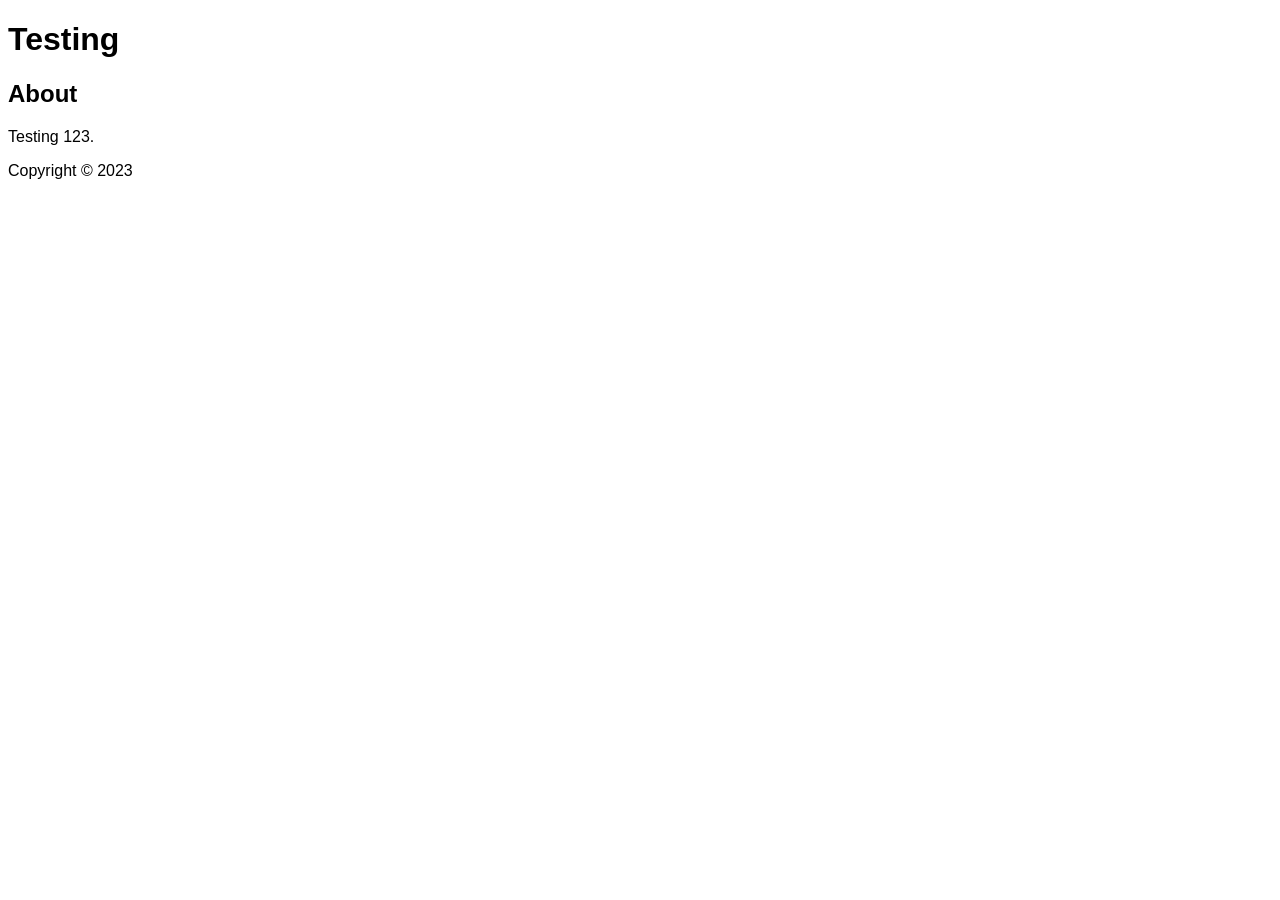
==== index.html @ 003ceff9 "Create index.html" ====
<!DOCTYPE html>
<html lang="en">
<head>
    <meta charset="UTF-8">
    <meta name="viewport" content="width=device-width, initial-scale=1.0">
    <title>kristianmk</title>
    <style>
        body {
            font-family: Arial, sans-serif;
        }
    </style>
</head>
<body>
    <header>
        <h1>Testing</h1>
    </header>

    <main>
        <section>
            <h2>About</h2>
            <p>Testing 123.</p>
        </section>
    </main>

    <footer>
        <p>Copyright &copy; 2023</p>
    </footer>
</body>
</html>
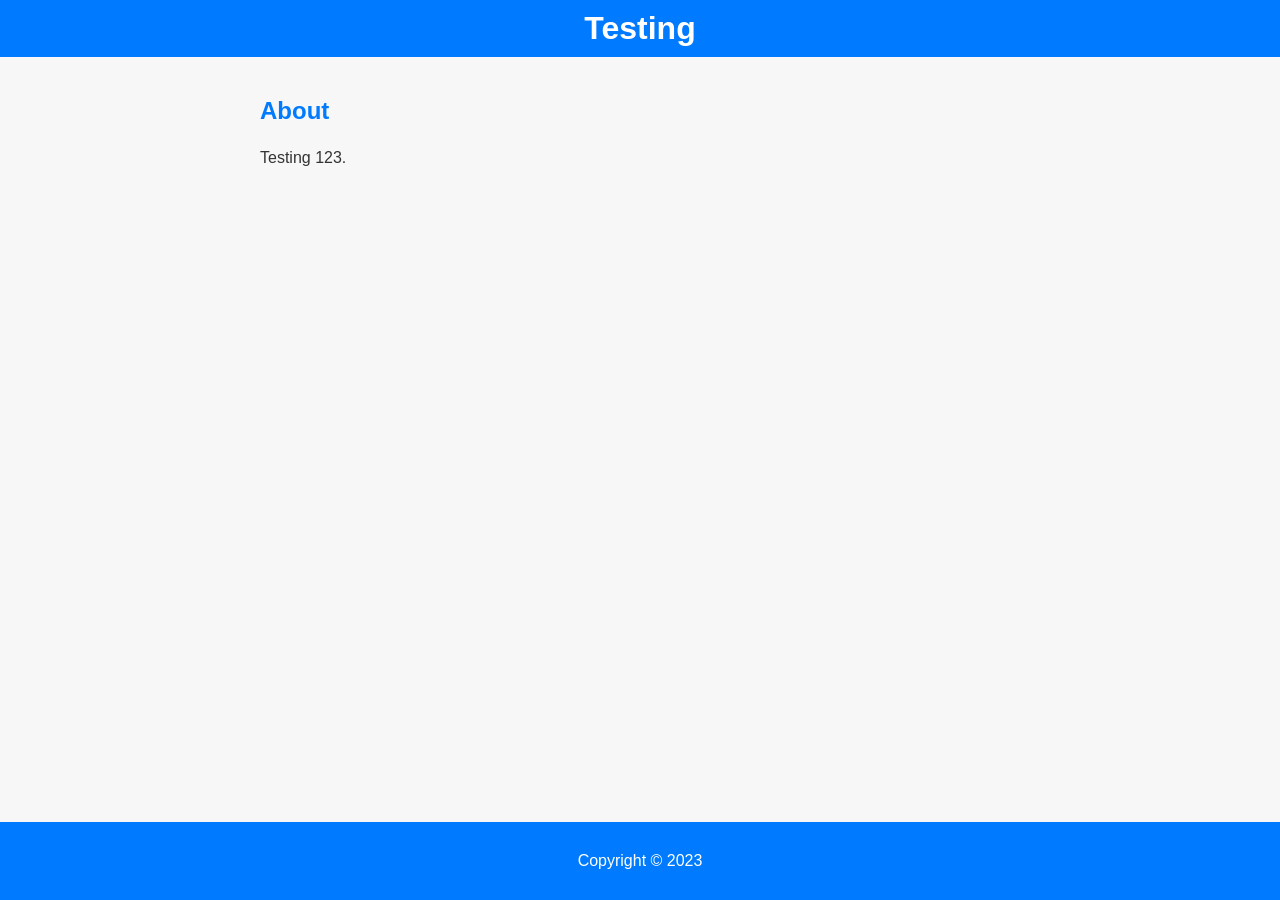
==== commit f2648ebf: "Update index.html" ====
--- a/index.html
+++ b/index.html
@@ -5,8 +5,53 @@
     <meta name="viewport" content="width=device-width, initial-scale=1.0">
     <title>kristianmk</title>
     <style>
+        * {
+            box-sizing: border-box;
+        }
+
         body {
             font-family: Arial, sans-serif;
+            margin: 0;
+            padding: 0;
+            background-color: #f7f7f7;
+        }
+
+        header {
+            background-color: #007BFF;
+            color: white;
+            padding: 10px 0;
+            text-align: center;
+        }
+
+        h1 {
+            margin: 0;
+            font-size: 2em;
+        }
+
+        main {
+            padding: 20px;
+            color: #333;
+            max-width: 800px;
+            margin: auto;
+        }
+
+        h2 {
+            font-size: 1.5em;
+            color: #007BFF;
+        }
+
+        p {
+            line-height: 1.6;
+        }
+
+        footer {
+            background-color: #007BFF;
+            color: white;
+            text-align: center;
+            padding: 10px 0;
+            position: fixed;
+            width: 100%;
+            bottom: 0;
         }
     </style>
 </head>
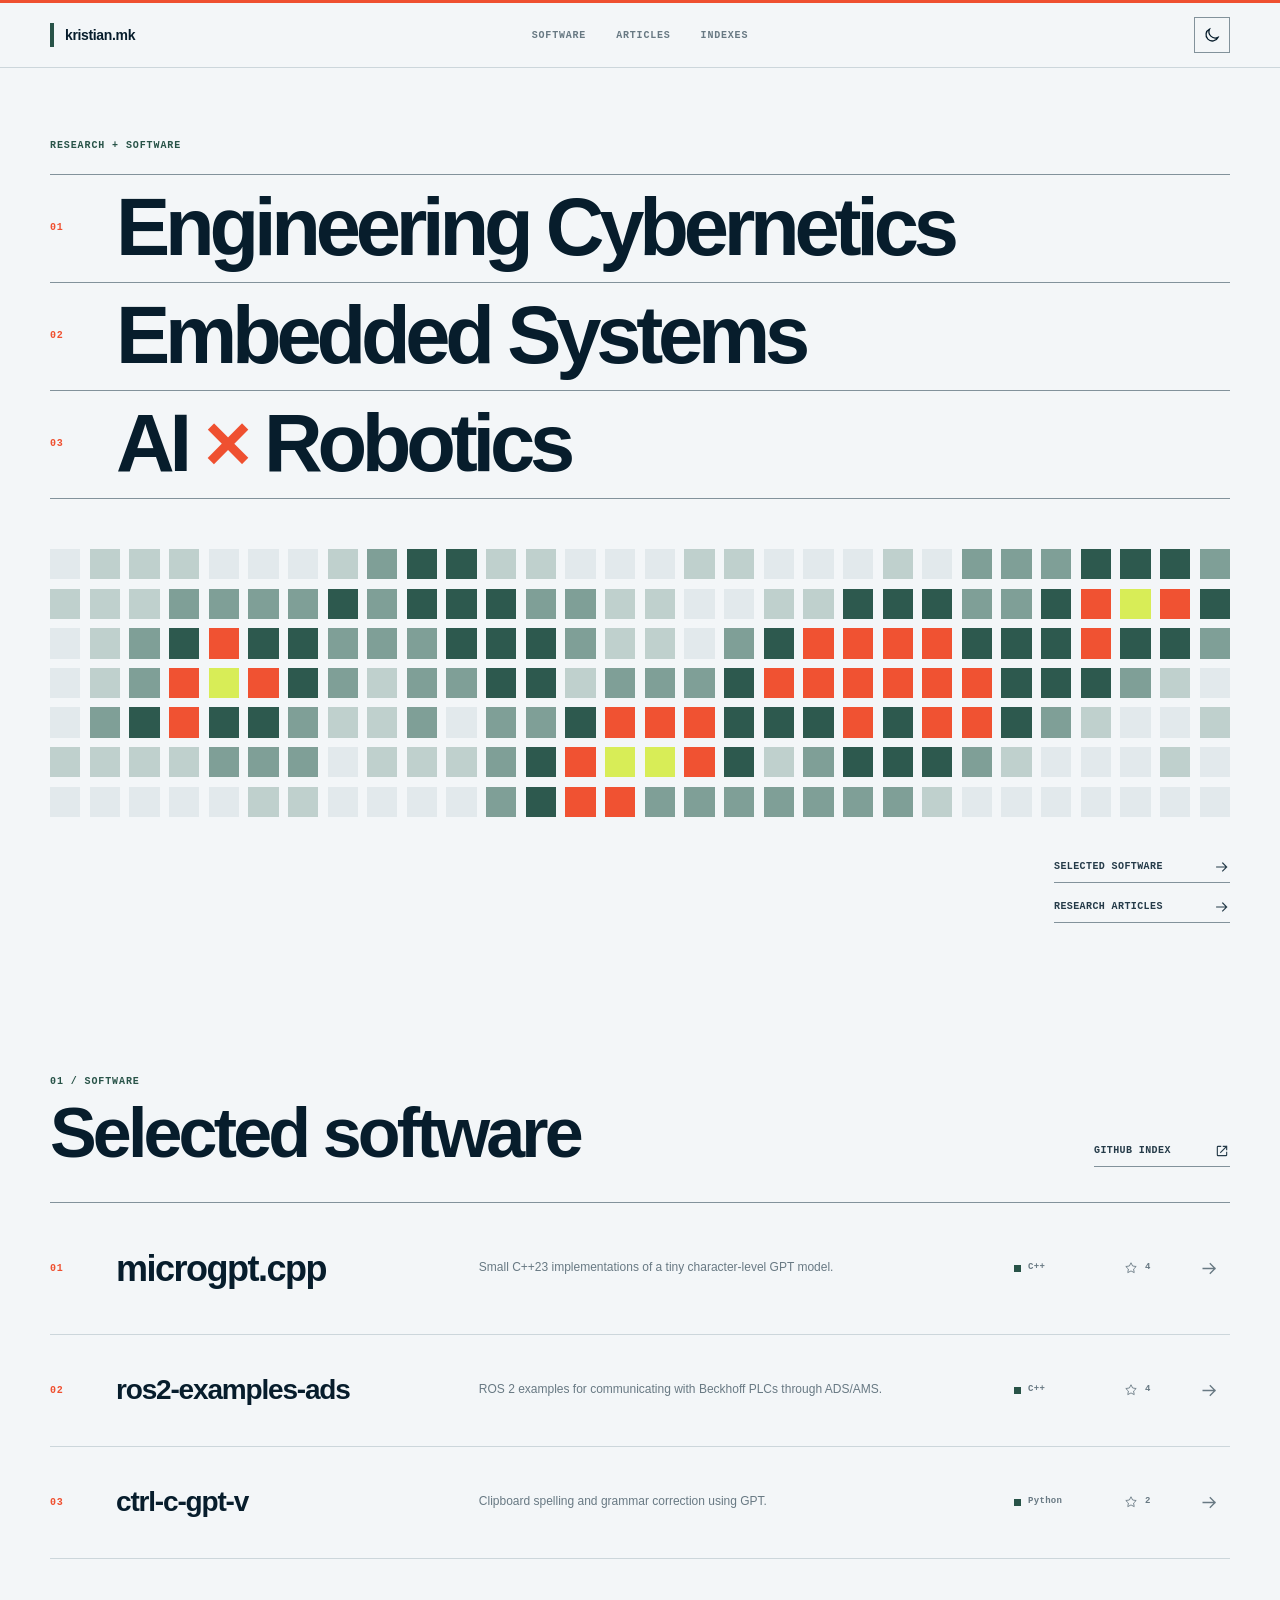
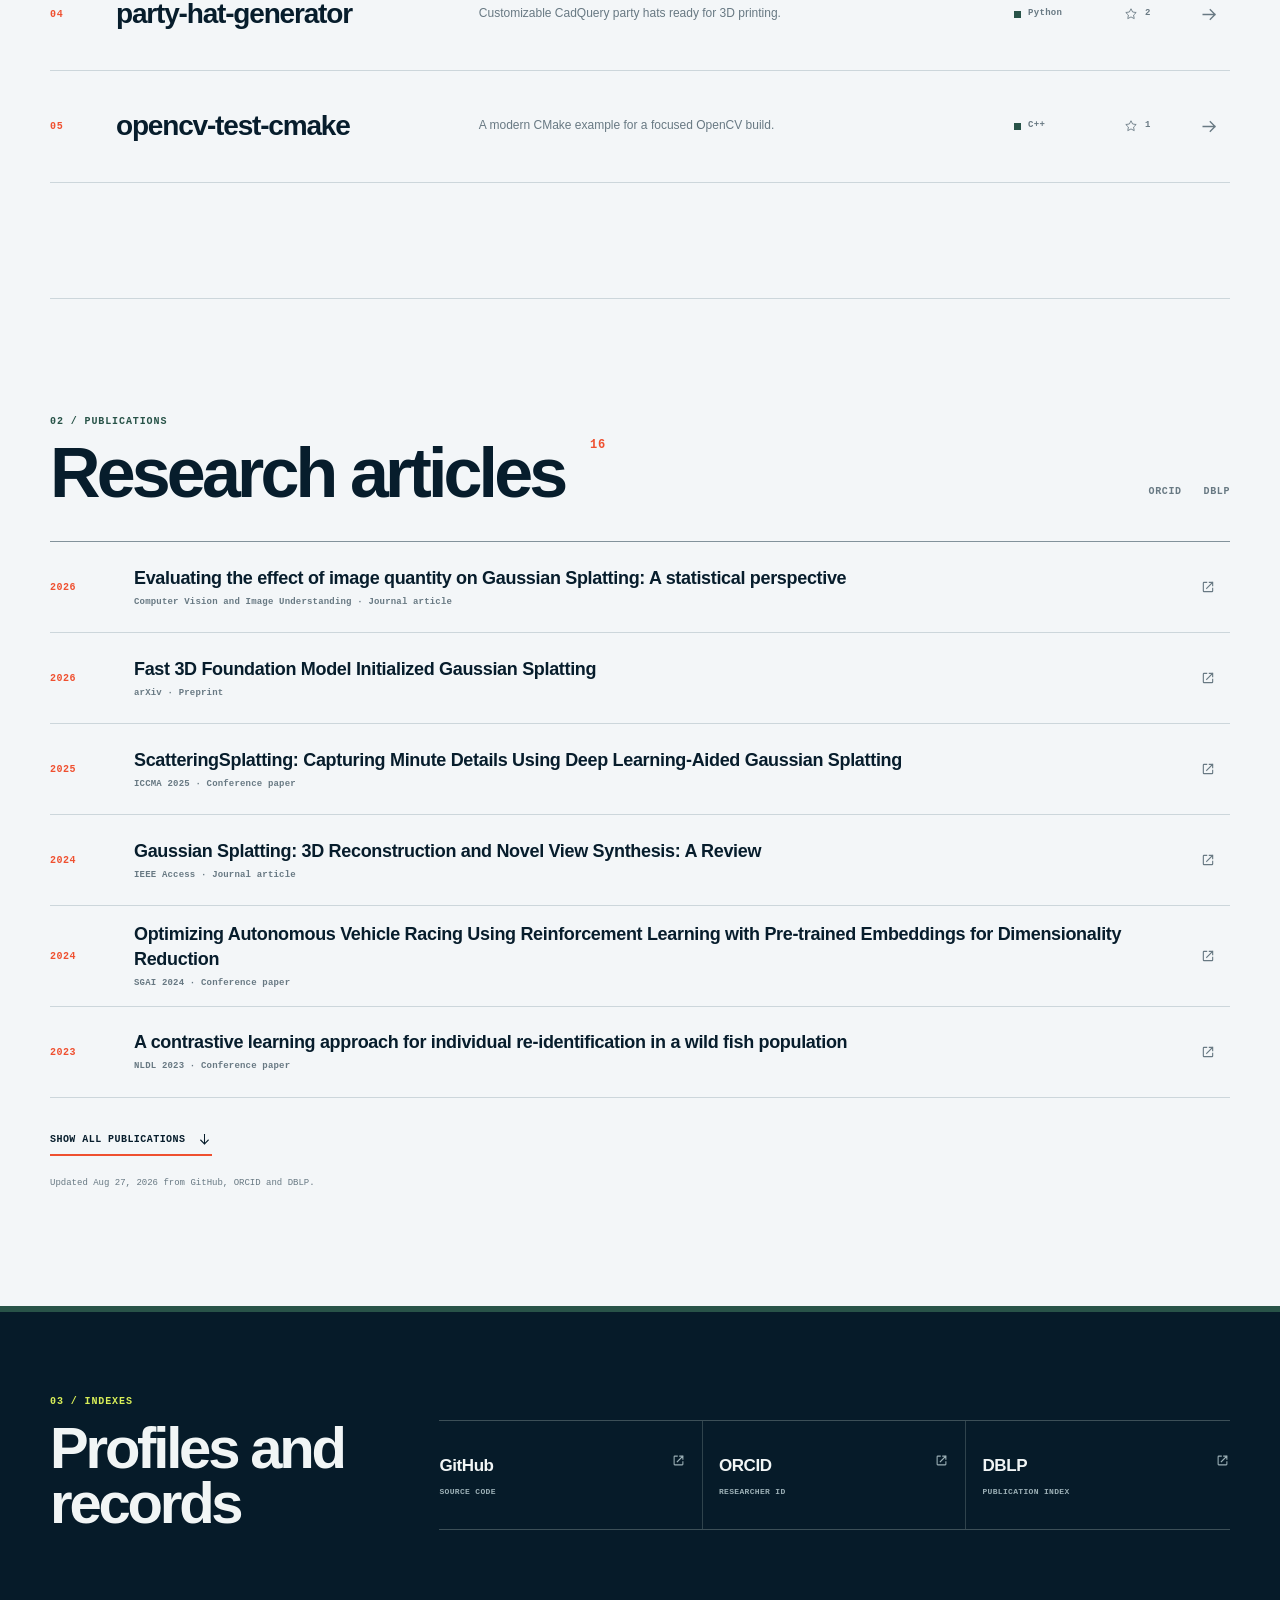
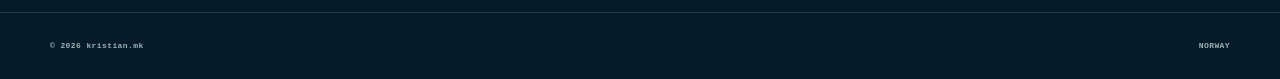
==== commit 853ff981: "Redesign researcher profile" ====
--- a/index.html
+++ b/index.html
@@ -1,74 +1,267 @@
-<!DOCTYPE html>
+<!doctype html>
 <html lang="en">
 <head>
-    <meta charset="UTF-8">
-    <meta name="viewport" content="width=device-width, initial-scale=1.0">
-    <title>kristianmk</title>
-    <style>
-        * {
-            box-sizing: border-box;
-        }
-
-        body {
-            font-family: Arial, sans-serif;
-            margin: 0;
-            padding: 0;
-            background-color: #f7f7f7;
-        }
-
-        header {
-            background-color: #007BFF;
-            color: white;
-            padding: 10px 0;
-            text-align: center;
-        }
-
-        h1 {
-            margin: 0;
-            font-size: 2em;
-        }
-
-        main {
-            padding: 20px;
-            color: #333;
-            max-width: 800px;
-            margin: auto;
-        }
-
-        h2 {
-            font-size: 1.5em;
-            color: #007BFF;
-        }
-
-        p {
-            line-height: 1.6;
-        }
-
-        footer {
-            background-color: #007BFF;
-            color: white;
-            text-align: center;
-            padding: 10px 0;
-            position: fixed;
-            width: 100%;
-            bottom: 0;
-        }
-    </style>
+  <meta charset="utf-8">
+  <meta name="viewport" content="width=device-width, initial-scale=1">
+  <meta name="color-scheme" content="light dark">
+  <meta name="theme-color" content="#f3f6f8">
+  <meta name="description" content="Research and software in engineering cybernetics, embedded systems and AI × robotics.">
+  <meta name="author" content="Kristian Muri Knausgård">
+  <meta property="og:type" content="website">
+  <meta property="og:site_name" content="kristian.mk">
+  <meta property="og:title" content="Engineering Cybernetics · Embedded Systems · AI × Robotics · kristian.mk">
+  <meta property="og:description" content="Research and software across physical systems, embedded computation, perception and control.">
+  <meta property="og:url" content="https://kristian.mk/">
+  <meta property="og:image" content="https://kristian.mk/assets/og-card.png">
+  <meta property="og:image:alt" content="kristian.mk: Engineering Cybernetics, Embedded Systems and AI × Robotics.">
+  <meta property="og:image:width" content="1200">
+  <meta property="og:image:height" content="630">
+  <meta name="twitter:card" content="summary_large_image">
+  <meta name="twitter:title" content="Engineering Cybernetics · Embedded Systems · AI × Robotics · kristian.mk">
+  <meta name="twitter:description" content="Research and software across physical systems, embedded computation, perception and control.">
+  <meta name="twitter:image" content="https://kristian.mk/assets/og-card.png">
+  <link rel="canonical" href="https://kristian.mk/">
+  <link rel="icon" href="assets/favicon.svg" type="image/svg+xml">
+  <link rel="apple-touch-icon" href="assets/apple-touch-icon.png">
+  <link rel="manifest" href="site.webmanifest">
+  <link rel="stylesheet" href="assets/styles.css">
+  <script>
+    document.documentElement.classList.add('js');
+    try {
+      const saved = localStorage.getItem('theme');
+      if (saved === 'light' || saved === 'dark') document.documentElement.dataset.theme = saved;
+    } catch (_) {}
+  </script>
+  <script type="application/ld+json">
+  {
+    "@context": "https://schema.org",
+    "@type": "Person",
+    "name": "Kristian Muri Knausgård",
+    "url": "https://kristian.mk/",
+    "jobTitle": "Assistant Professor",
+    "affiliation": {
+      "@type": "CollegeOrUniversity",
+      "name": "University of Agder"
+    },
+    "sameAs": [
+      "https://github.com/kristianmk",
+      "https://orcid.org/0000-0003-4088-1642",
+      "https://dblp.org/pid/239/4279",
+      "https://www.uia.no/english/about-uia/employees/kristimk/"
+    ],
+    "knowsAbout": [
+      "Engineering cybernetics",
+      "Embedded systems",
+      "AI × Robotics",
+      "Computer vision",
+      "3D reconstruction"
+    ]
+  }
+  </script>
+  <title>Engineering cybernetics, embedded systems and AI × robotics · kristian.mk</title>
 </head>
 <body>
-    <header>
-        <h1>Testing</h1>
-    </header>
-
-    <main>
-        <section>
-            <h2>About</h2>
-            <p>Testing 123.</p>
-        </section>
-    </main>
-
-    <footer>
-        <p>Copyright &copy; 2023</p>
-    </footer>
+  <a class="skip-link" href="#main">Skip to content</a>
+  <svg aria-hidden="true" class="icon-sprite">
+    <symbol id="icon-arrow" viewBox="0 0 24 24"><path d="M4 12h15M13 6l6 6-6 6" fill="none" stroke="currentColor" stroke-linecap="square" stroke-linejoin="miter" stroke-width="1.7"/></symbol>
+    <symbol id="icon-external" viewBox="0 0 24 24"><path d="M14 5h5v5M19 5l-9 9M19 14v4a1 1 0 0 1-1 1H6a1 1 0 0 1-1-1V6a1 1 0 0 1 1-1h4" fill="none" stroke="currentColor" stroke-linecap="square" stroke-linejoin="miter" stroke-width="1.7"/></symbol>
+    <symbol id="icon-star" viewBox="0 0 24 24"><path d="m12 3 2.75 5.57 6.15.9-4.45 4.33 1.05 6.12L12 17.03l-5.5 2.89 1.05-6.12L3.1 9.47l6.15-.9L12 3Z" fill="none" stroke="currentColor" stroke-linejoin="miter" stroke-width="1.5"/></symbol>
+    <symbol id="icon-moon" viewBox="0 0 24 24"><path d="M20 15.2A8.4 8.4 0 0 1 8.8 4 8.4 8.4 0 1 0 20 15.2Z" fill="none" stroke="currentColor" stroke-linecap="square" stroke-linejoin="miter" stroke-width="1.7"/></symbol>
+    <symbol id="icon-sun" viewBox="0 0 24 24"><circle cx="12" cy="12" r="3.5" fill="none" stroke="currentColor" stroke-width="1.7"/><path d="M12 2.5v2M12 19.5v2M2.5 12h2M19.5 12h2M5.3 5.3l1.4 1.4M17.3 17.3l1.4 1.4M18.7 5.3l-1.4 1.4M6.7 17.3l-1.4 1.4" fill="none" stroke="currentColor" stroke-linecap="square" stroke-width="1.7"/></symbol>
+  </svg>
+
+  <header class="site-header">
+    <div class="shell header-inner">
+      <a aria-label="kristian.mk, home" class="brand" href="#top"><span aria-hidden="true" class="brand-rule"></span><span>kristian.mk</span></a>
+      <nav aria-label="Primary navigation" class="site-nav"><a href="#code">Software</a><a href="#publications">Articles</a><a href="#profiles">Indexes</a></nav>
+      <button aria-label="Switch color theme" class="theme-toggle" title="Switch color theme" type="button">
+        <svg aria-hidden="true" class="theme-icon theme-icon-moon"><use href="#icon-moon"></use></svg>
+        <svg aria-hidden="true" class="theme-icon theme-icon-sun"><use href="#icon-sun"></use></svg>
+      </button>
+    </div>
+  </header>
+
+  <main id="main">
+    <section aria-labelledby="hero-title" class="hero shell" id="top">
+      <p class="hero-kicker"><span>Research + software</span></p>
+
+      <div class="hero-stage">
+        <h1 class="field-title" id="hero-title">
+          <span><b>01</b><em>Engineering Cybernetics</em></span>
+          <span><b>02</b><em>Embedded Systems</em></span>
+          <span><b>03</b><em>AI <strong>×</strong> Robotics</em></span>
+        </h1>
+
+        <figure aria-hidden="true" class="activity-art">
+          <div class="activity-art-visual">
+            <img alt="" class="activity-art-image activity-art-light" height="115" src="assets/activity-grid-light.svg" width="506">
+            <img alt="" class="activity-art-image activity-art-dark" height="115" src="assets/activity-grid-dark.svg" width="506">
+          </div>
+        </figure>
+      </div>
+
+      <div class="hero-footer">
+        <div aria-label="Research shortcuts" class="hero-links">
+          <a href="#code">Selected software<svg aria-hidden="true"><use href="#icon-arrow"></use></svg></a>
+          <a href="#publications">Research articles<svg aria-hidden="true"><use href="#icon-arrow"></use></svg></a>
+        </div>
+      </div>
+    </section>
+
+    <section aria-labelledby="code-title" class="section shell" id="code">
+      <div class="section-heading">
+        <div><p class="section-code">01 / SOFTWARE</p><h2 id="code-title">Selected software</h2></div>
+        <a class="section-link" href="https://github.com/kristianmk?tab=repositories">GitHub index<svg aria-hidden="true"><use href="#icon-external"></use></svg></a>
+      </div>
+      <div aria-live="polite" class="project-list" id="project-grid">
+<a class="project-row" data-project="microgpt.cpp" href="https://github.com/kristianmk/microgpt.cpp" aria-label="microgpt.cpp, open on GitHub">
+  <span class="project-index">01</span>
+  <div class="project-name"><h3>microgpt.cpp</h3></div>
+  <p class="project-description">Small C++23 implementations of a tiny character-level GPT model.</p>
+  <span class="project-language"><i aria-hidden="true" class="language-dot"></i>C++</span>
+  <span class="project-stars" aria-label="4 GitHub stars"><svg aria-hidden="true"><use href="#icon-star"></use></svg>4</span>
+  <svg aria-hidden="true" class="project-arrow"><use href="#icon-arrow"></use></svg>
+</a>
+<a class="project-row" data-project="ros2-examples-ads" href="https://github.com/kristianmk/ros2-examples-ads" aria-label="ros2-examples-ads, open on GitHub">
+  <span class="project-index">02</span>
+  <div class="project-name"><h3>ros2-examples-ads</h3></div>
+  <p class="project-description">ROS 2 examples for communicating with Beckhoff PLCs through ADS/AMS.</p>
+  <span class="project-language"><i aria-hidden="true" class="language-dot"></i>C++</span>
+  <span class="project-stars" aria-label="4 GitHub stars"><svg aria-hidden="true"><use href="#icon-star"></use></svg>4</span>
+  <svg aria-hidden="true" class="project-arrow"><use href="#icon-arrow"></use></svg>
+</a>
+<a class="project-row" data-project="ctrl-c-gpt-v" href="https://github.com/kristianmk/ctrl-c-gpt-v" aria-label="ctrl-c-gpt-v, open on GitHub">
+  <span class="project-index">03</span>
+  <div class="project-name"><h3>ctrl-c-gpt-v</h3></div>
+  <p class="project-description">Clipboard spelling and grammar correction using GPT.</p>
+  <span class="project-language"><i aria-hidden="true" class="language-dot"></i>Python</span>
+  <span class="project-stars" aria-label="2 GitHub stars"><svg aria-hidden="true"><use href="#icon-star"></use></svg>2</span>
+  <svg aria-hidden="true" class="project-arrow"><use href="#icon-arrow"></use></svg>
+</a>
+<a class="project-row" data-project="party-hat-generator" href="https://github.com/kristianmk/party-hat-generator" aria-label="party-hat-generator, open on GitHub">
+  <span class="project-index">04</span>
+  <div class="project-name"><h3>party-hat-generator</h3></div>
+  <p class="project-description">Customizable CadQuery party hats ready for 3D printing.</p>
+  <span class="project-language"><i aria-hidden="true" class="language-dot"></i>Python</span>
+  <span class="project-stars" aria-label="2 GitHub stars"><svg aria-hidden="true"><use href="#icon-star"></use></svg>2</span>
+  <svg aria-hidden="true" class="project-arrow"><use href="#icon-arrow"></use></svg>
+</a>
+<a class="project-row" data-project="opencv-test-cmake" href="https://github.com/kristianmk/opencv-test-cmake" aria-label="opencv-test-cmake, open on GitHub">
+  <span class="project-index">05</span>
+  <div class="project-name"><h3>opencv-test-cmake</h3></div>
+  <p class="project-description">A modern CMake example for a focused OpenCV build.</p>
+  <span class="project-language"><i aria-hidden="true" class="language-dot"></i>C++</span>
+  <span class="project-stars" aria-label="1 GitHub stars"><svg aria-hidden="true"><use href="#icon-star"></use></svg>1</span>
+  <svg aria-hidden="true" class="project-arrow"><use href="#icon-arrow"></use></svg>
+</a>
+      </div>
+    </section>
+
+    <section aria-labelledby="publications-title" class="section publications-section shell" id="publications">
+      <div class="section-heading">
+        <div><p class="section-code">02 / PUBLICATIONS</p><h2 id="publications-title">Research articles <span class="count" id="publication-count">16</span></h2></div>
+        <div aria-label="Publication profile links" class="publication-sources"><a href="https://orcid.org/0000-0003-4088-1642">ORCID</a><a href="https://dblp.org/pid/239/4279">DBLP</a></div>
+      </div>
+      <div aria-live="polite" class="publication-list" id="publication-list">
+<a class="publication-item" href="https://doi.org/10.1016/j.cviu.2025.104575" aria-label="Evaluating the effect of image quantity on Gaussian Splatting: A statistical perspective, open publication">
+  <span class="publication-year">2026</span>
+  <span class="publication-main"><strong>Evaluating the effect of image quantity on Gaussian Splatting: A statistical perspective</strong><small>Computer Vision and Image Understanding · Journal article</small></span>
+  <svg aria-hidden="true"><use href="#icon-external"></use></svg>
+</a>
+<a class="publication-item" href="https://doi.org/10.48550/arXiv.2607.03209" aria-label="Fast 3D Foundation Model Initialized Gaussian Splatting, open publication">
+  <span class="publication-year">2026</span>
+  <span class="publication-main"><strong>Fast 3D Foundation Model Initialized Gaussian Splatting</strong><small>arXiv · Preprint</small></span>
+  <svg aria-hidden="true"><use href="#icon-external"></use></svg>
+</a>
+<a class="publication-item" href="https://doi.org/10.1109/ICCMA67641.2025.11369605" aria-label="ScatteringSplatting: Capturing Minute Details Using Deep Learning-Aided Gaussian Splatting, open publication">
+  <span class="publication-year">2025</span>
+  <span class="publication-main"><strong>ScatteringSplatting: Capturing Minute Details Using Deep Learning-Aided Gaussian Splatting</strong><small>ICCMA 2025 · Conference paper</small></span>
+  <svg aria-hidden="true"><use href="#icon-external"></use></svg>
+</a>
+<a class="publication-item" href="https://doi.org/10.1109/ACCESS.2024.3408318" aria-label="Gaussian Splatting: 3D Reconstruction and Novel View Synthesis: A Review, open publication">
+  <span class="publication-year">2024</span>
+  <span class="publication-main"><strong>Gaussian Splatting: 3D Reconstruction and Novel View Synthesis: A Review</strong><small>IEEE Access · Journal article</small></span>
+  <svg aria-hidden="true"><use href="#icon-external"></use></svg>
+</a>
+<a class="publication-item" href="https://doi.org/10.1007/978-3-031-77918-3_2" aria-label="Optimizing Autonomous Vehicle Racing Using Reinforcement Learning with Pre-trained Embeddings for Dimensionality Reduction, open publication">
+  <span class="publication-year">2024</span>
+  <span class="publication-main"><strong>Optimizing Autonomous Vehicle Racing Using Reinforcement Learning with Pre-trained Embeddings for Dimensionality Reduction</strong><small>SGAI 2024 · Conference paper</small></span>
+  <svg aria-hidden="true"><use href="#icon-external"></use></svg>
+</a>
+<a class="publication-item" href="https://doi.org/10.7557/18.6824" aria-label="A contrastive learning approach for individual re-identification in a wild fish population, open publication">
+  <span class="publication-year">2023</span>
+  <span class="publication-main"><strong>A contrastive learning approach for individual re-identification in a wild fish population</strong><small>NLDL 2023 · Conference paper</small></span>
+  <svg aria-hidden="true"><use href="#icon-external"></use></svg>
+</a>
+<a class="publication-item is-extra" href="https://doi.org/10.48550/arXiv.2304.12778" aria-label="Loss and Reward Weighing for Increased Learning in Distributed Reinforcement Learning, open publication">
+  <span class="publication-year">2023</span>
+  <span class="publication-main"><strong>Loss and Reward Weighing for Increased Learning in Distributed Reinforcement Learning</strong><small>arXiv · Preprint</small></span>
+  <svg aria-hidden="true"><use href="#icon-external"></use></svg>
+</a>
+<a class="publication-item is-extra" href="https://doi.org/10.3390/fishes7060345" aria-label="Accurate Wound and Lice Detection in Atlantic Salmon Fish Using a Convolutional Neural Network, open publication">
+  <span class="publication-year">2022</span>
+  <span class="publication-main"><strong>Accurate Wound and Lice Detection in Atlantic Salmon Fish Using a Convolutional Neural Network</strong><small>Fishes · Journal article</small></span>
+  <svg aria-hidden="true"><use href="#icon-external"></use></svg>
+</a>
+<a class="publication-item is-extra" href="https://doi.org/10.1093/icesjms/fsab255" aria-label="Unlocking the potential of deep learning for marine ecology: overview, applications, and outlook, open publication">
+  <span class="publication-year">2022</span>
+  <span class="publication-main"><strong>Unlocking the potential of deep learning for marine ecology: overview, applications, and outlook</strong><small>ICES Journal of Marine Science · Journal article</small></span>
+  <svg aria-hidden="true"><use href="#icon-external"></use></svg>
+</a>
+<a class="publication-item is-extra" href="https://doi.org/10.1007/s10489-020-02154-9" aria-label="Temperate fish detection and classification: a deep learning based approach, open publication">
+  <span class="publication-year">2022</span>
+  <span class="publication-main"><strong>Temperate fish detection and classification: a deep learning based approach</strong><small>Applied Intelligence · Journal article</small></span>
+  <svg aria-hidden="true"><use href="#icon-external"></use></svg>
+</a>
+<a class="publication-item is-extra" href="https://doi.org/10.3390/informatics9020033" aria-label="Development of a Simulator for Prototyping Reinforcement Learning-Based Autonomous Cars, open publication">
+  <span class="publication-year">2022</span>
+  <span class="publication-main"><strong>Development of a Simulator for Prototyping Reinforcement Learning-Based Autonomous Cars</strong><small>Informatics · Journal article</small></span>
+  <svg aria-hidden="true"><use href="#icon-external"></use></svg>
+</a>
+<a class="publication-item is-extra" href="https://doi.org/10.1007/978-3-031-08223-8_12" aria-label="An Accurate Convolutional Neural Networks Approach to Wound Detection for Farmed Salmon, open publication">
+  <span class="publication-year">2022</span>
+  <span class="publication-main"><strong>An Accurate Convolutional Neural Networks Approach to Wound Detection for Farmed Salmon</strong><small>EANN 2022 · Conference paper</small></span>
+  <svg aria-hidden="true"><use href="#icon-external"></use></svg>
+</a>
+<a class="publication-item is-extra" href="https://doi.org/10.1007/978-3-031-08223-8_38" aria-label="Towards Using Reinforcement Learning for Autonomous Docking of Unmanned Surface Vehicles, open publication">
+  <span class="publication-year">2022</span>
+  <span class="publication-main"><strong>Towards Using Reinforcement Learning for Autonomous Docking of Unmanned Surface Vehicles</strong><small>EANN 2022 · Conference paper</small></span>
+  <svg aria-hidden="true"><use href="#icon-external"></use></svg>
+</a>
+<a class="publication-item is-extra" href="https://doi.org/10.1007/978-3-031-10525-8_9" aria-label="Branch-Manoeuvring Capable Pipe Cleaning Robot for Aquaponic Systems, open publication">
+  <span class="publication-year">2021</span>
+  <span class="publication-main"><strong>Branch-Manoeuvring Capable Pipe Cleaning Robot for Aquaponic Systems</strong><small>INTAP 2021 · Conference paper</small></span>
+  <svg aria-hidden="true"><use href="#icon-external"></use></svg>
+</a>
+<a class="publication-item is-extra" href="https://doi.org/10.1007/978-3-031-10525-8_29" aria-label="An Evaluation of Autonomous Car Simulators and Their Applicability for Supervised and Reinforcement Learning, open publication">
+  <span class="publication-year">2021</span>
+  <span class="publication-main"><strong>An Evaluation of Autonomous Car Simulators and Their Applicability for Supervised and Reinforcement Learning</strong><small>INTAP 2021 · Conference paper</small></span>
+  <svg aria-hidden="true"><use href="#icon-external"></use></svg>
+</a>
+<a class="publication-item is-extra" href="https://doi.org/10.1007/978-3-030-22999-3_9" aria-label="Biometric Fish Classification of Temperate Species Using Convolutional Neural Network with Squeeze-and-Excitation, open publication">
+  <span class="publication-year">2019</span>
+  <span class="publication-main"><strong>Biometric Fish Classification of Temperate Species Using Convolutional Neural Network with Squeeze-and-Excitation</strong><small>IEA/AIE 2019 · Conference paper</small></span>
+  <svg aria-hidden="true"><use href="#icon-external"></use></svg>
+</a>
+      </div>
+      <button aria-expanded="false" class="show-all-button" id="show-all-publications" type="button"><span>Show all publications</span><svg aria-hidden="true"><use href="#icon-arrow"></use></svg></button>
+      <p class="data-note" id="data-note">Updated weekly from GitHub, ORCID and DBLP.</p>
+    </section>
+
+    <section aria-labelledby="profiles-title" class="records-section" id="profiles">
+      <div class="shell records-inner">
+        <div class="records-heading"><p class="section-code">03 / INDEXES</p><h2 id="profiles-title">Profiles and records</h2></div>
+        <nav aria-label="External profiles" class="record-links">
+          <a href="https://github.com/kristianmk" rel="me"><span>GitHub</span><small>Source code</small><svg aria-hidden="true"><use href="#icon-external"></use></svg></a>
+          <a href="https://orcid.org/0000-0003-4088-1642" rel="me"><span>ORCID</span><small>Researcher ID</small><svg aria-hidden="true"><use href="#icon-external"></use></svg></a>
+          <a href="https://dblp.org/pid/239/4279"><span>DBLP</span><small>Publication index</small><svg aria-hidden="true"><use href="#icon-external"></use></svg></a>
+        </nav>
+      </div>
+    </section>
+  </main>
+
+  <footer class="site-footer"><div class="shell footer-inner"><span>© <span id="current-year">2026</span> kristian.mk</span><span class="footer-meta"><span>NORWAY</span></span></div></footer>
+  <noscript><div class="noscript-note">Live metadata refresh requires JavaScript. The complete static profile remains available.</div></noscript>
+  <script defer src="assets/site.js"></script>
 </body>
 </html>
--- a/assets/styles.css
+++ b/assets/styles.css
@@ -0,0 +1,776 @@
+/* kristian.mk: dependency-free, responsive research portfolio */
+:root {
+  color-scheme: light;
+  --bg: #f3f6f8;
+  --surface: #ffffff;
+  --surface-alt: #e5ecef;
+  --ink: #071d2c;
+  --ink-soft: #253b49;
+  --muted: #687983;
+  --line: #ccd6db;
+  --line-strong: #82929b;
+  --forest: #285348;
+  --steel: #93a7ad;
+  --signal: #ef5030;
+  --acid: #d9ef58;
+  --ice: #bedbe0;
+  --panel: #061b29;
+  --panel-2: #0d2b3a;
+  --panel-text: #f1f5f5;
+  --panel-muted: #9cb0b6;
+  --header-bg: rgba(243, 246, 248, .94);
+  --header-height: 68px;
+  --shell: 1180px;
+  --ease: cubic-bezier(.2, .75, .2, 1);
+}
+
+@media (prefers-color-scheme: dark) {
+  :root:not([data-theme="light"]) {
+    color-scheme: dark;
+    --bg: #071722;
+    --surface: #0c202c;
+    --surface-alt: #132b37;
+    --ink: #eef4f5;
+    --ink-soft: #ccd8dc;
+    --muted: #8fa2aa;
+    --line: #263d49;
+    --line-strong: #58707a;
+    --forest: #6d9e91;
+    --steel: #80969e;
+    --signal: #ff6544;
+    --acid: #dcef61;
+    --ice: #84b7bd;
+    --panel: #04131e;
+    --panel-2: #0b2736;
+    --panel-text: #f1f5f5;
+    --panel-muted: #9cb0b6;
+    --header-bg: rgba(7, 23, 34, .94);
+  }
+}
+
+:root[data-theme="dark"] {
+  color-scheme: dark;
+  --bg: #071722;
+  --surface: #0c202c;
+  --surface-alt: #132b37;
+  --ink: #eef4f5;
+  --ink-soft: #ccd8dc;
+  --muted: #8fa2aa;
+  --line: #263d49;
+  --line-strong: #58707a;
+  --forest: #6d9e91;
+  --steel: #80969e;
+  --signal: #ff6544;
+  --acid: #dcef61;
+  --ice: #84b7bd;
+  --panel: #04131e;
+  --panel-2: #0b2736;
+  --panel-text: #f1f5f5;
+  --panel-muted: #9cb0b6;
+  --header-bg: rgba(7, 23, 34, .94);
+}
+
+*,
+*::before,
+*::after { box-sizing: border-box; }
+
+html {
+  scroll-behavior: smooth;
+  scroll-padding-top: calc(var(--header-height) + 22px);
+  background: var(--bg);
+}
+
+body {
+  margin: 0;
+  min-width: 320px;
+  overflow-x: hidden;
+  background: var(--bg);
+  color: var(--ink);
+  font-family: "Helvetica Neue", Helvetica, Arial, sans-serif;
+  font-size: 16px;
+  line-height: 1.5;
+  text-rendering: optimizeLegibility;
+  -webkit-font-smoothing: antialiased;
+}
+
+button,
+a { -webkit-tap-highlight-color: transparent; }
+button,
+input,
+textarea,
+select { font: inherit; }
+a { color: inherit; text-decoration: none; }
+svg { display: block; }
+::selection { background: var(--acid); color: #061b29; }
+:focus-visible { outline: 3px solid var(--signal); outline-offset: 4px; }
+.icon-sprite { position: absolute; width: 0; height: 0; overflow: hidden; }
+.shell { width: min(calc(100% - 52px), var(--shell)); margin-inline: auto; }
+
+.skip-link {
+  position: fixed;
+  z-index: 1000;
+  top: 12px;
+  left: 12px;
+  padding: 10px 14px;
+  border: 1px solid var(--ink);
+  background: var(--acid);
+  color: #061b29;
+  font-weight: 750;
+  transform: translateY(-160%);
+  transition: transform 160ms ease;
+}
+.skip-link:focus { transform: translateY(0); }
+
+.site-header {
+  position: sticky;
+  z-index: 50;
+  top: 0;
+  height: var(--header-height);
+  border-top: 3px solid var(--signal);
+  border-bottom: 1px solid var(--line);
+  background: var(--header-bg);
+  backdrop-filter: blur(10px);
+  -webkit-backdrop-filter: blur(10px);
+}
+
+.header-inner {
+  display: grid;
+  grid-template-columns: 1fr auto 1fr;
+  align-items: center;
+  gap: 28px;
+  height: 100%;
+}
+
+.brand {
+  justify-self: start;
+  display: inline-flex;
+  align-items: center;
+  gap: 11px;
+  font-size: 14px;
+  font-weight: 780;
+  letter-spacing: -.025em;
+}
+.brand-rule { width: 4px; height: 24px; background: var(--forest); }
+
+.site-nav {
+  display: flex;
+  align-items: center;
+  gap: 30px;
+  color: var(--muted);
+  font-family: ui-monospace, SFMono-Regular, Menlo, Monaco, Consolas, monospace;
+  font-size: 10px;
+  font-weight: 700;
+  letter-spacing: .08em;
+  text-transform: uppercase;
+}
+.site-nav a,
+.publication-sources a { position: relative; }
+.site-nav a::after,
+.publication-sources a::after {
+  position: absolute;
+  right: 0;
+  bottom: -7px;
+  left: 0;
+  height: 2px;
+  background: var(--signal);
+  content: "";
+  transform: scaleX(0);
+  transform-origin: right;
+  transition: transform 190ms var(--ease);
+}
+.site-nav a:hover::after,
+.publication-sources a:hover::after { transform: scaleX(1); transform-origin: left; }
+
+.theme-toggle {
+  justify-self: end;
+  position: relative;
+  width: 36px;
+  height: 36px;
+  padding: 0;
+  border: 1px solid var(--line-strong);
+  border-radius: 0;
+  background: transparent;
+  color: var(--ink);
+  cursor: pointer;
+  transition: background 160ms ease, color 160ms ease;
+}
+.theme-toggle:hover { background: var(--ink); color: var(--bg); }
+.theme-icon {
+  position: absolute;
+  inset: 8px;
+  width: 18px;
+  height: 18px;
+  transition: opacity 150ms ease, transform 190ms var(--ease);
+}
+.theme-icon-sun { opacity: 0; transform: rotate(-35deg) scale(.75); }
+@media (prefers-color-scheme: dark) {
+  :root:not([data-theme="light"]) .theme-icon-moon { opacity: 0; transform: rotate(35deg) scale(.75); }
+  :root:not([data-theme="light"]) .theme-icon-sun { opacity: 1; transform: rotate(0) scale(1); }
+}
+:root[data-theme="dark"] .theme-icon-moon { opacity: 0; transform: rotate(35deg) scale(.75); }
+:root[data-theme="dark"] .theme-icon-sun { opacity: 1; transform: rotate(0) scale(1); }
+:root[data-theme="light"] .theme-icon-moon { opacity: 1; transform: rotate(0) scale(1); }
+:root[data-theme="light"] .theme-icon-sun { opacity: 0; transform: rotate(-35deg) scale(.75); }
+
+.hero {
+  display: grid;
+  grid-template-columns: minmax(0, 1fr);
+  align-content: center;
+  min-height: min(780px, calc(100svh - var(--header-height)));
+  padding-top: clamp(52px, 5.5vw, 72px);
+  padding-bottom: 36px;
+}
+
+.hero-kicker {
+  display: flex;
+  flex-wrap: wrap;
+  justify-content: space-between;
+  gap: 8px 18px;
+  margin: 0 0 21px;
+  color: var(--muted);
+  font-family: ui-monospace, SFMono-Regular, Menlo, Monaco, Consolas, monospace;
+  font-size: 10px;
+  font-weight: 700;
+  letter-spacing: .09em;
+  text-transform: uppercase;
+}
+.hero-kicker span:first-child { color: var(--forest); }
+
+.hero-stage {
+  display: grid;
+  gap: clamp(28px, 4.2vw, 50px);
+}
+
+.field-title {
+  display: grid;
+  align-content: stretch;
+  margin: 0;
+}
+.field-title > span {
+  position: relative;
+  display: grid;
+  grid-template-columns: 48px minmax(0, 1fr);
+  align-items: center;
+  gap: 18px;
+  min-width: 0;
+  padding: 15px 0 17px;
+  border-top: 1px solid var(--line-strong);
+}
+.field-title > span:last-child { border-bottom: 1px solid var(--line-strong); }
+.field-title b {
+  color: var(--signal);
+  font-family: ui-monospace, SFMono-Regular, Menlo, Monaco, Consolas, monospace;
+  font-size: 10px;
+  font-weight: 760;
+  letter-spacing: .08em;
+}
+.field-title em {
+  min-width: 0;
+  font-size: clamp(52px, 6.35vw, 82px);
+  font-style: normal;
+  font-weight: 780;
+  letter-spacing: -.064em;
+  line-height: .92;
+}
+.field-title em strong {
+  color: var(--signal);
+  font: inherit;
+}
+
+.activity-art {
+  min-width: 0;
+  margin: 0;
+  overflow: hidden;
+}
+.activity-art-visual {
+  display: grid;
+  min-width: 0;
+  overflow: hidden;
+}
+.activity-art-image {
+  grid-area: 1 / 1;
+  display: block;
+  width: 100%;
+  height: auto;
+}
+.activity-art-dark { display: none; }
+@media (prefers-color-scheme: dark) {
+  :root:not([data-theme="light"]) .activity-art-light { display: none; }
+  :root:not([data-theme="light"]) .activity-art-dark { display: block; }
+}
+:root[data-theme="dark"] .activity-art-light { display: none; }
+:root[data-theme="dark"] .activity-art-dark { display: block; }
+:root[data-theme="light"] .activity-art-light { display: block; }
+:root[data-theme="light"] .activity-art-dark { display: none; }
+
+.hero-footer {
+  display: flex;
+  justify-content: flex-end;
+  margin-top: clamp(24px, 3vw, 34px);
+}
+.hero-links { display: grid; gap: 8px; }
+.hero-links a,
+.section-link {
+  display: inline-flex;
+  align-items: center;
+  justify-content: space-between;
+  gap: 14px;
+  min-width: 176px;
+  padding: 8px 0 7px;
+  border-bottom: 1px solid var(--line-strong);
+  color: var(--ink-soft);
+  font-family: ui-monospace, SFMono-Regular, Menlo, Monaco, Consolas, monospace;
+  font-size: 10px;
+  font-weight: 700;
+  letter-spacing: .04em;
+  text-transform: uppercase;
+  transition: color 160ms ease, border-color 160ms ease;
+}
+.hero-links a:hover,
+.section-link:hover { border-color: var(--signal); color: var(--signal); }
+.hero-links svg,
+.section-link svg { width: 16px; height: 16px; transition: transform 180ms var(--ease); }
+.hero-links a:hover svg,
+.section-link:hover svg { transform: translateX(4px); }
+
+
+.section {
+  padding-top: clamp(88px, 9vw, 118px);
+  padding-bottom: clamp(88px, 9vw, 118px);
+}
+.section + .section { border-top: 1px solid var(--line); }
+.section-heading {
+  display: flex;
+  align-items: end;
+  justify-content: space-between;
+  gap: 32px;
+  margin-bottom: 35px;
+}
+.section-code {
+  margin: 0 0 11px;
+  color: var(--forest);
+  font-family: ui-monospace, SFMono-Regular, Menlo, Monaco, Consolas, monospace;
+  font-size: 10px;
+  font-weight: 730;
+  letter-spacing: .09em;
+}
+.section-heading h2,
+.records-heading h2 {
+  margin: 0;
+  font-size: clamp(43px, 5.8vw, 70px);
+  font-weight: 760;
+  letter-spacing: -.055em;
+  line-height: .95;
+}
+.count {
+  margin-left: 10px;
+  color: var(--signal);
+  font-family: ui-monospace, SFMono-Regular, Menlo, Monaco, Consolas, monospace;
+  font-size: 12px;
+  font-weight: 760;
+  letter-spacing: .06em;
+  vertical-align: top;
+}
+.section-link { min-width: 136px; }
+
+.project-list { border-top: 1px solid var(--line-strong); }
+.project-row {
+  position: relative;
+  display: grid;
+  grid-template-columns: 48px minmax(180px, .9fr) minmax(260px, 1.35fr) 92px 58px 22px;
+  grid-template-areas: "index name description language stars arrow";
+  align-items: center;
+  gap: 18px;
+  min-height: 112px;
+  padding: 21px 8px 21px 0;
+  border-bottom: 1px solid var(--line);
+  transition: background 170ms ease, padding 210ms var(--ease), border-color 170ms ease;
+}
+.project-row:first-child { min-height: 132px; }
+.project-row:hover {
+  padding-right: 14px;
+  padding-left: 14px;
+  border-color: var(--line-strong);
+  background: var(--surface);
+  box-shadow: inset 4px 0 0 var(--signal);
+}
+.project-index {
+  grid-area: index;
+  color: var(--signal);
+  font-family: ui-monospace, SFMono-Regular, Menlo, Monaco, Consolas, monospace;
+  font-size: 10px;
+  font-weight: 740;
+  letter-spacing: .08em;
+}
+.project-name { grid-area: name; min-width: 0; }
+.project-name h3 {
+  margin: 0;
+  overflow-wrap: anywhere;
+  font-size: clamp(20px, 2.2vw, 28px);
+  font-weight: 730;
+  letter-spacing: -.042em;
+  line-height: 1.03;
+}
+.project-row:first-child .project-name h3 { font-size: clamp(25px, 3vw, 36px); }
+.project-description {
+  grid-area: description;
+  max-width: 500px;
+  margin: 0;
+  color: var(--muted);
+  font-size: 12px;
+  line-height: 1.48;
+}
+.project-language,
+.project-stars {
+  display: inline-flex;
+  align-items: center;
+  gap: 7px;
+  color: var(--muted);
+  font-family: ui-monospace, SFMono-Regular, Menlo, Monaco, Consolas, monospace;
+  font-size: 9px;
+  font-weight: 700;
+  letter-spacing: .035em;
+}
+.project-language { grid-area: language; }
+.project-stars { grid-area: stars; }
+.language-dot { width: 7px; height: 7px; background: var(--forest); }
+.project-stars svg { width: 14px; height: 14px; }
+.project-arrow {
+  grid-area: arrow;
+  width: 19px;
+  height: 19px;
+  color: var(--muted);
+  transition: color 160ms ease, transform 180ms var(--ease);
+}
+.project-row:hover .project-arrow { color: var(--signal); transform: translateX(4px); }
+
+.publication-sources {
+  display: flex;
+  gap: 22px;
+  padding-bottom: 7px;
+  color: var(--muted);
+  font-family: ui-monospace, SFMono-Regular, Menlo, Monaco, Consolas, monospace;
+  font-size: 10px;
+  font-weight: 700;
+  letter-spacing: .06em;
+}
+.publication-list { border-top: 1px solid var(--line-strong); }
+.publication-item {
+  display: grid;
+  grid-template-columns: 66px minmax(0, 1fr) 22px;
+  align-items: center;
+  gap: 18px;
+  min-height: 91px;
+  padding: 16px 8px 16px 0;
+  border-bottom: 1px solid var(--line);
+  transition: background 170ms ease, padding 210ms var(--ease), border-color 170ms ease;
+}
+.publication-item:hover {
+  padding-right: 14px;
+  padding-left: 14px;
+  border-color: var(--line-strong);
+  background: var(--surface);
+  box-shadow: inset 4px 0 0 var(--forest);
+}
+.publication-year {
+  color: var(--signal);
+  font-family: ui-monospace, SFMono-Regular, Menlo, Monaco, Consolas, monospace;
+  font-size: 10px;
+  font-weight: 720;
+  letter-spacing: .05em;
+}
+.publication-main { display: block; min-width: 0; }
+.publication-main strong {
+  display: block;
+  font-size: clamp(15px, 1.45vw, 18px);
+  font-weight: 680;
+  letter-spacing: -.018em;
+  line-height: 1.34;
+}
+.publication-main small {
+  display: block;
+  margin-top: 6px;
+  color: var(--muted);
+  font-family: ui-monospace, SFMono-Regular, Menlo, Monaco, Consolas, monospace;
+  font-size: 9px;
+  font-weight: 600;
+  letter-spacing: .02em;
+}
+.publication-item > svg {
+  width: 16px;
+  height: 16px;
+  color: var(--muted);
+  transition: color 160ms ease, transform 180ms var(--ease);
+}
+.publication-item:hover > svg { color: var(--signal); transform: translate(3px, -3px); }
+.js .publication-item.is-extra { display: none; }
+.js .publication-list.is-expanded .publication-item.is-extra { display: grid; animation: publication-in 260ms var(--ease) both; }
+@keyframes publication-in {
+  from { opacity: 0; transform: translateY(-6px); }
+  to { opacity: 1; transform: translateY(0); }
+}
+
+.show-all-button {
+  display: inline-flex;
+  align-items: center;
+  gap: 12px;
+  margin-top: 25px;
+  padding: 9px 0 7px;
+  border: 0;
+  border-bottom: 2px solid var(--signal);
+  border-radius: 0;
+  background: transparent;
+  color: var(--ink);
+  cursor: pointer;
+  font-family: ui-monospace, SFMono-Regular, Menlo, Monaco, Consolas, monospace;
+  font-size: 10px;
+  font-weight: 720;
+  letter-spacing: .045em;
+  text-transform: uppercase;
+  transition: color 160ms ease;
+}
+.show-all-button:hover { color: var(--signal); }
+.show-all-button svg { width: 15px; height: 15px; transform: rotate(90deg); transition: transform 190ms var(--ease); }
+.show-all-button[aria-expanded="true"] svg { transform: rotate(-90deg); }
+.data-note {
+  max-width: 680px;
+  margin: 21px 0 0;
+  color: var(--muted);
+  font-family: ui-monospace, SFMono-Regular, Menlo, Monaco, Consolas, monospace;
+  font-size: 9px;
+  line-height: 1.55;
+}
+
+.records-section {
+  border-top: 6px solid var(--forest);
+  background: var(--panel);
+  color: var(--panel-text);
+}
+.records-inner {
+  display: grid;
+  grid-template-columns: minmax(250px, .55fr) minmax(0, 1.45fr);
+  align-items: end;
+  gap: clamp(45px, 7vw, 90px);
+  padding-top: clamp(58px, 7vw, 82px);
+  padding-bottom: clamp(58px, 7vw, 82px);
+}
+.records-heading .section-code { color: var(--acid); }
+.records-heading h2 { max-width: 430px; font-size: clamp(39px, 4.8vw, 58px); }
+.record-links {
+  display: grid;
+  grid-template-columns: repeat(3, minmax(0, 1fr));
+  border-top: 1px solid rgba(155, 173, 170, .36);
+  border-bottom: 1px solid rgba(155, 173, 170, .36);
+}
+.record-links a {
+  position: relative;
+  display: grid;
+  grid-template-columns: 1fr auto;
+  align-content: center;
+  min-height: 108px;
+  gap: 7px 12px;
+  padding: 17px 16px;
+  border-right: 1px solid rgba(155, 173, 170, .28);
+  transition: background 160ms ease, color 160ms ease;
+}
+.record-links a:first-child { padding-left: 0; }
+.record-links a:last-child { border-right: 0; padding-right: 0; }
+.record-links a::before {
+  position: absolute;
+  right: 16px;
+  bottom: -1px;
+  left: 16px;
+  height: 3px;
+  background: var(--signal);
+  content: "";
+  transform: scaleX(0);
+  transform-origin: right;
+  transition: transform 180ms var(--ease);
+}
+.record-links a:first-child::before { left: 0; }
+.record-links a:last-child::before { right: 0; }
+.record-links a:hover::before { transform: scaleX(1); transform-origin: left; }
+.record-links span {
+  font-size: 17px;
+  font-weight: 720;
+  letter-spacing: -.025em;
+}
+.record-links small {
+  grid-column: 1;
+  color: var(--panel-muted);
+  font-family: ui-monospace, SFMono-Regular, Menlo, Monaco, Consolas, monospace;
+  font-size: 8px;
+  font-weight: 620;
+  letter-spacing: .04em;
+  text-transform: uppercase;
+}
+.record-links svg {
+  grid-column: 2;
+  grid-row: 1 / 3;
+  width: 15px;
+  height: 15px;
+  color: var(--panel-muted);
+  transition: color 160ms ease, transform 180ms var(--ease);
+}
+.record-links a:hover svg { color: var(--acid); transform: translate(2px, -2px); }
+
+.site-footer {
+  border-top: 1px solid rgba(155, 173, 170, .22);
+  background: var(--panel);
+  color: var(--panel-muted);
+}
+.footer-inner {
+  display: flex;
+  min-height: 66px;
+  align-items: center;
+  justify-content: space-between;
+  gap: 20px;
+  font-family: ui-monospace, SFMono-Regular, Menlo, Monaco, Consolas, monospace;
+  font-size: 8px;
+  font-weight: 620;
+  letter-spacing: .05em;
+}
+
+.footer-meta { display: inline-flex; align-items: center; gap: 18px; }
+.footer-meta a { position: relative; }
+.footer-meta a::after { position: absolute; right: 0; bottom: -4px; left: 0; height: 1px; background: var(--signal); content: ""; transform: scaleX(0); transform-origin: right; transition: transform 160ms var(--ease); }
+.footer-meta a:hover::after { transform: scaleX(1); transform-origin: left; }
+
+.noscript-note {
+  position: fixed;
+  right: 16px;
+  bottom: 16px;
+  left: 16px;
+  z-index: 100;
+  max-width: 560px;
+  margin-inline: auto;
+  padding: 12px 16px;
+  border: 1px solid var(--line-strong);
+  background: var(--surface);
+  color: var(--muted);
+  font-size: 12px;
+  text-align: center;
+}
+
+@media (max-width: 1040px) {
+  .hero-stage { gap: 32px; }
+  .field-title > span { grid-template-columns: 42px minmax(0, 1fr); gap: 14px; }
+  .field-title em { font-size: clamp(48px, 6.6vw, 68px); }
+  .hero-links { grid-template-columns: repeat(2, minmax(0, 1fr)); }
+  .project-row {
+    grid-template-columns: 42px minmax(175px, .9fr) minmax(230px, 1.2fr) 22px;
+    grid-template-areas:
+      "index name description arrow"
+      "index language stars arrow";
+    row-gap: 10px;
+  }
+  .records-inner { grid-template-columns: 1fr; align-items: start; }
+}
+
+@media (max-width: 780px) {
+  :root { --header-height: 64px; }
+  .shell { width: min(calc(100% - 32px), var(--shell)); }
+  .header-inner { grid-template-columns: 1fr auto; }
+  .site-nav { display: none; }
+  .theme-toggle { width: 34px; height: 34px; }
+  .theme-icon { inset: 7px; }
+
+  .hero {
+    min-height: 0;
+    padding-top: 42px;
+    padding-bottom: 28px;
+  }
+  .hero-kicker { margin-bottom: 19px; font-size: 8px; }
+  .hero-stage { gap: 25px; }
+  .field-title > span {
+    grid-template-columns: 28px minmax(0, 1fr);
+    gap: 10px;
+    padding-top: 7px;
+    padding-bottom: 8px;
+  }
+  .field-title em {
+    font-size: clamp(40px, 12.5vw, 58px);
+    line-height: .92;
+  }
+  .activity-art-image {
+    width: 150%;
+    max-width: none;
+    margin-left: -25%;
+  }
+  .hero-footer {
+    justify-content: flex-start;
+    margin-top: 22px;
+  }
+  .hero-links { display: flex; flex-wrap: wrap; gap: 10px 22px; }
+  .hero-links a { min-width: 0; }
+
+  .section { padding-top: 76px; padding-bottom: 76px; }
+  .section-heading { align-items: flex-start; margin-bottom: 27px; }
+  .section-heading h2 { font-size: clamp(40px, 11vw, 58px); }
+  .section-link { min-width: 112px; }
+  .project-row {
+    grid-template-columns: 34px minmax(0, 1fr) auto 18px;
+    grid-template-areas:
+      "index name name arrow"
+      ". description description ."
+      ". language stars .";
+    gap: 8px 12px;
+    min-height: 0;
+    padding: 20px 4px 20px 0;
+  }
+  .project-row:first-child { min-height: 0; }
+  .project-row:hover { padding-right: 6px; padding-left: 10px; }
+  .project-name h3,
+  .project-row:first-child .project-name h3 { font-size: 24px; }
+  .project-description { max-width: 570px; font-size: 11px; }
+  .publication-item {
+    grid-template-columns: 44px minmax(0, 1fr) 17px;
+    gap: 11px;
+    min-height: 88px;
+    padding: 15px 2px 15px 0;
+  }
+  .publication-item:hover { padding-right: 2px; padding-left: 0; background: transparent; box-shadow: none; }
+  .publication-main strong { font-size: 14px; }
+  .publication-main small { font-size: 8px; }
+  .publication-item > svg { width: 14px; height: 14px; }
+  .records-inner { gap: 31px; padding-top: 56px; padding-bottom: 56px; }
+  .record-links { grid-template-columns: repeat(3, minmax(0, 1fr)); }
+}
+
+@media (max-width: 520px) {
+  .brand { font-size: 13px; }
+  .hero-kicker span:last-child { display: none; }
+  .field-title em { font-size: clamp(39px, 12.6vw, 54px); }
+  .section-heading { display: block; }
+  .section-link,
+  .publication-sources { margin-top: 17px; }
+  .publication-sources { padding-bottom: 0; }
+  .record-links { grid-template-columns: 1fr; }
+  .record-links a,
+  .record-links a:first-child,
+  .record-links a:nth-child(2),
+  .record-links a:nth-child(3),
+  .record-links a:last-child {
+    min-height: 88px;
+    padding: 15px 0;
+    border-right: 0;
+    border-bottom: 1px solid rgba(155, 173, 170, .28);
+  }
+  .record-links a:last-child { border-bottom: 0; }
+  .record-links a::before,
+  .record-links a:first-child::before,
+  .record-links a:last-child::before { right: 0; left: 0; }
+  .footer-inner { flex-direction: column; justify-content: center; gap: 4px; text-align: center; }
+  .footer-meta { gap: 12px; }
+}
+
+@media (prefers-reduced-motion: reduce) {
+  *,
+  *::before,
+  *::after {
+    scroll-behavior: auto !important;
+    animation-duration: .01ms !important;
+    animation-iteration-count: 1 !important;
+    transition-duration: .01ms !important;
+  }
+}
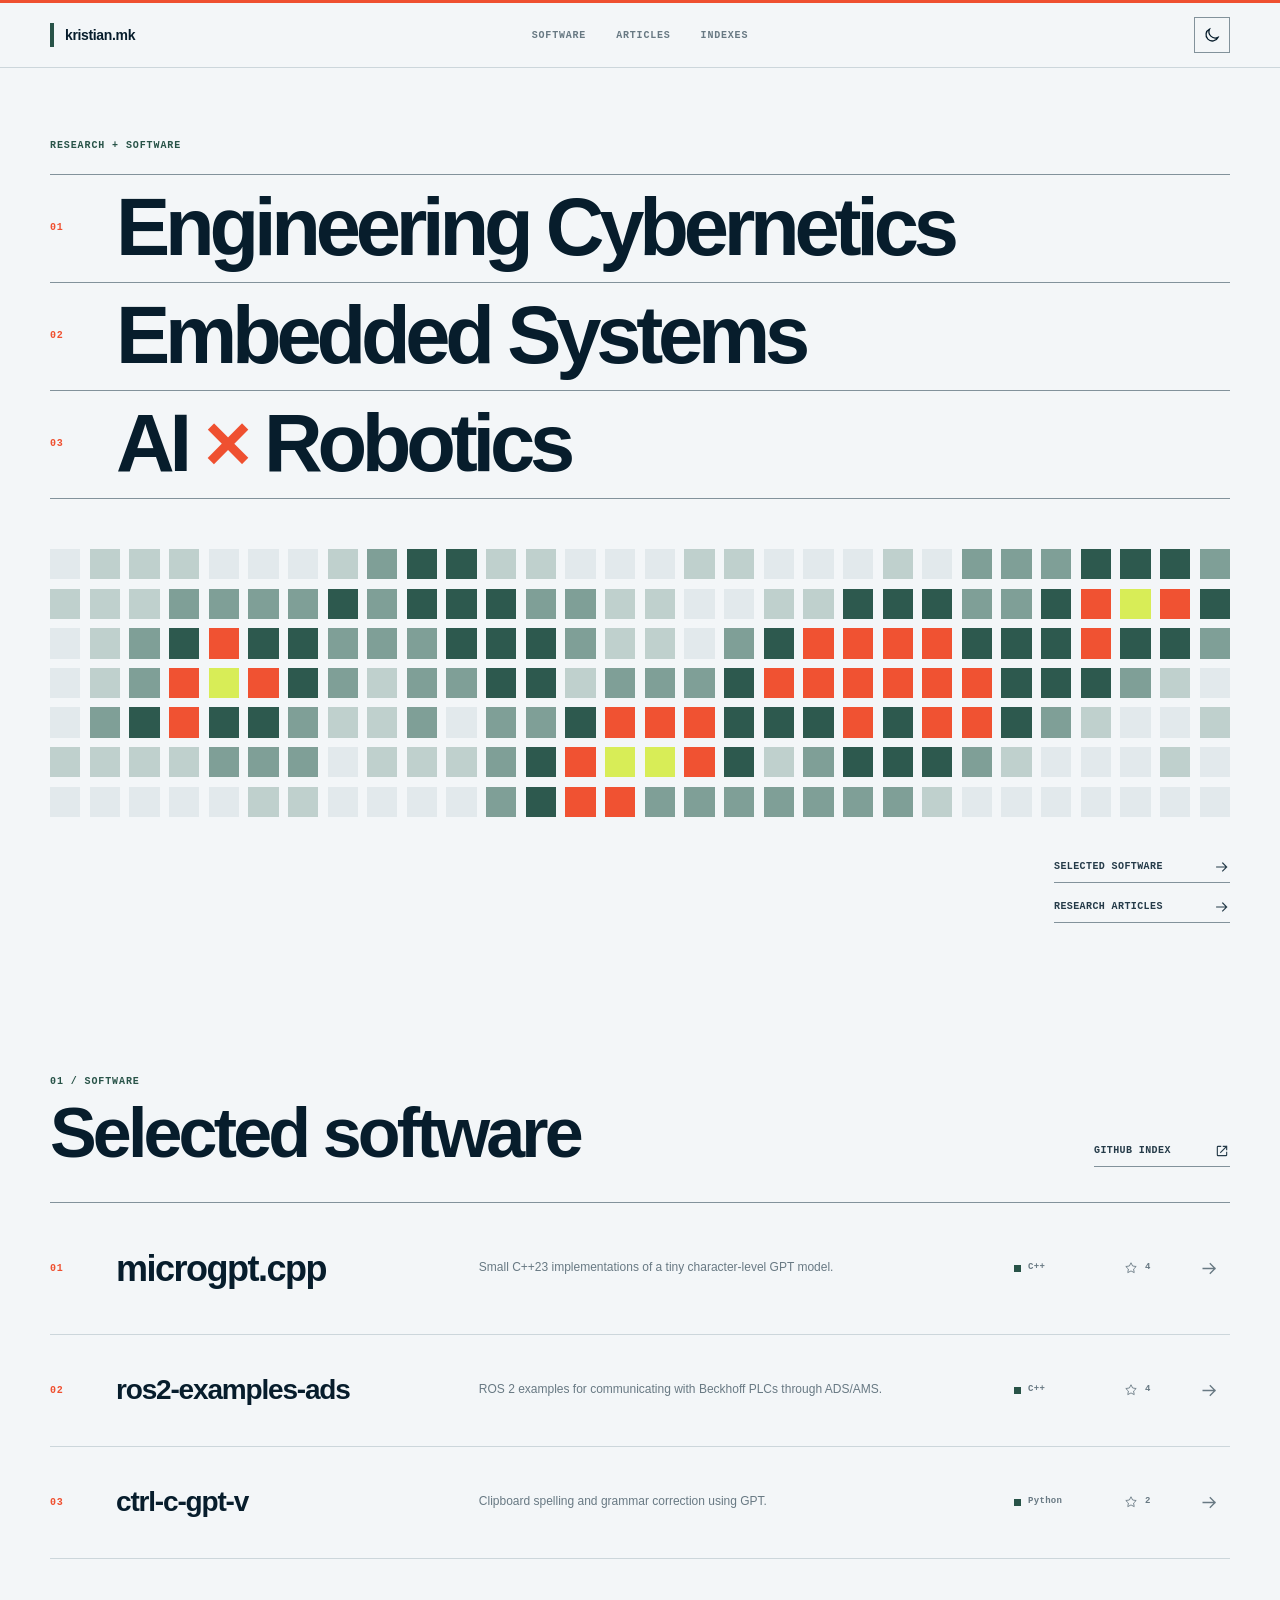
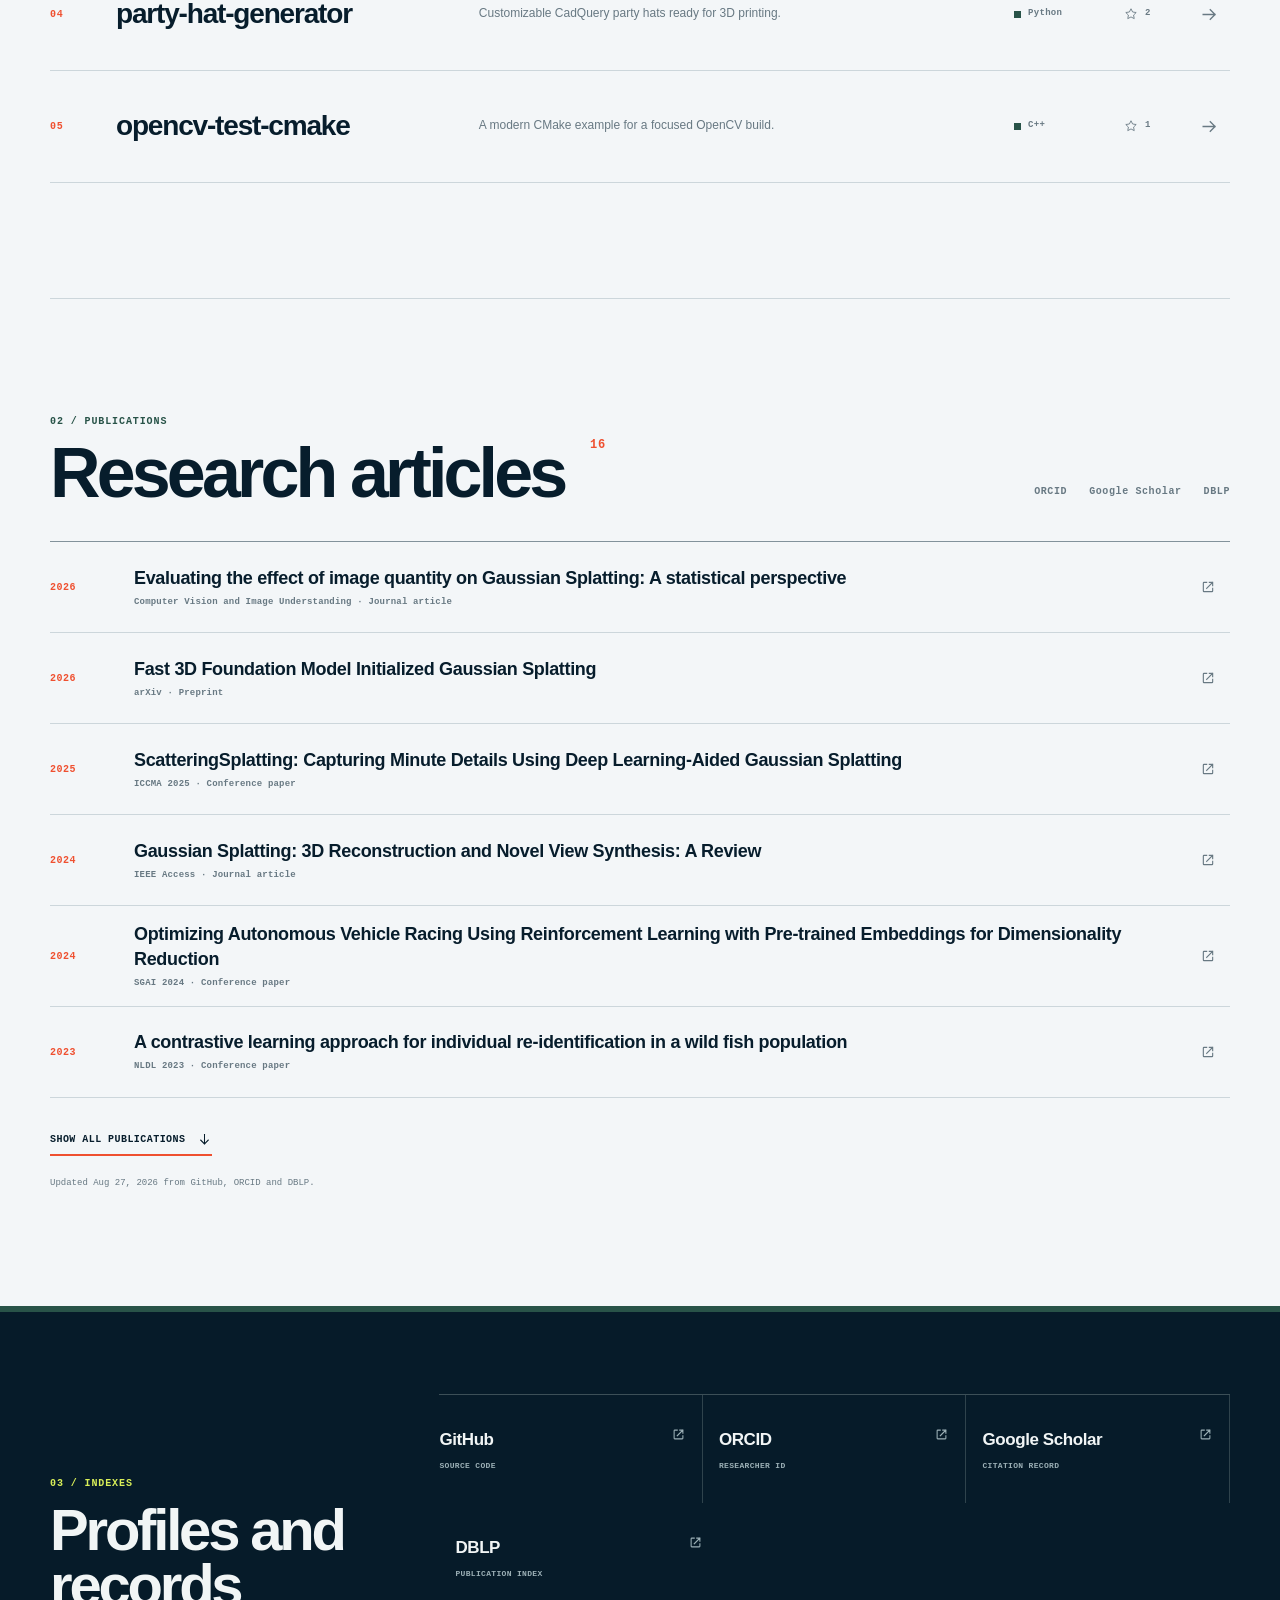
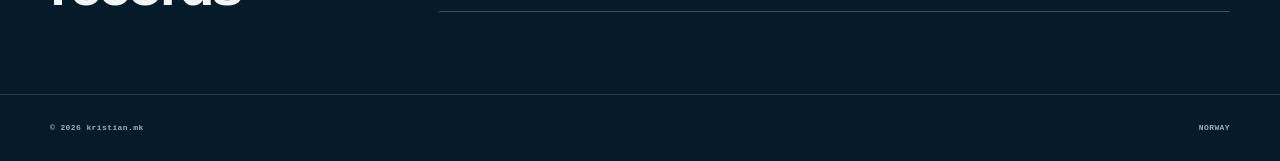
==== commit abb693bf: "Add Google Scholar profile links before DBLP Co-authored-by: kristianmk <1713062+kristianmk@users.no" ====
--- a/index.html
+++ b/index.html
@@ -46,6 +46,7 @@
     "sameAs": [
       "https://github.com/kristianmk",
       "https://orcid.org/0000-0003-4088-1642",
+      "https://scholar.google.com/citations?user=a2-43t4AAAAJ",
       "https://dblp.org/pid/239/4279",
       "https://www.uia.no/english/about-uia/employees/kristimk/"
     ],
@@ -160,7 +161,7 @@
     <section aria-labelledby="publications-title" class="section publications-section shell" id="publications">
       <div class="section-heading">
         <div><p class="section-code">02 / PUBLICATIONS</p><h2 id="publications-title">Research articles <span class="count" id="publication-count">16</span></h2></div>
-        <div aria-label="Publication profile links" class="publication-sources"><a href="https://orcid.org/0000-0003-4088-1642">ORCID</a><a href="https://dblp.org/pid/239/4279">DBLP</a></div>
+        <div aria-label="Publication profile links" class="publication-sources"><a href="https://orcid.org/0000-0003-4088-1642">ORCID</a><a href="https://scholar.google.com/citations?user=a2-43t4AAAAJ">Google Scholar</a><a href="https://dblp.org/pid/239/4279">DBLP</a></div>
       </div>
       <div aria-live="polite" class="publication-list" id="publication-list">
 <a class="publication-item" href="https://doi.org/10.1016/j.cviu.2025.104575" aria-label="Evaluating the effect of image quantity on Gaussian Splatting: A statistical perspective, open publication">
@@ -254,6 +255,7 @@
         <nav aria-label="External profiles" class="record-links">
           <a href="https://github.com/kristianmk" rel="me"><span>GitHub</span><small>Source code</small><svg aria-hidden="true"><use href="#icon-external"></use></svg></a>
           <a href="https://orcid.org/0000-0003-4088-1642" rel="me"><span>ORCID</span><small>Researcher ID</small><svg aria-hidden="true"><use href="#icon-external"></use></svg></a>
+          <a href="https://scholar.google.com/citations?user=a2-43t4AAAAJ"><span>Google Scholar</span><small>Citation record</small><svg aria-hidden="true"><use href="#icon-external"></use></svg></a>
           <a href="https://dblp.org/pid/239/4279"><span>DBLP</span><small>Publication index</small><svg aria-hidden="true"><use href="#icon-external"></use></svg></a>
         </nav>
       </div>
